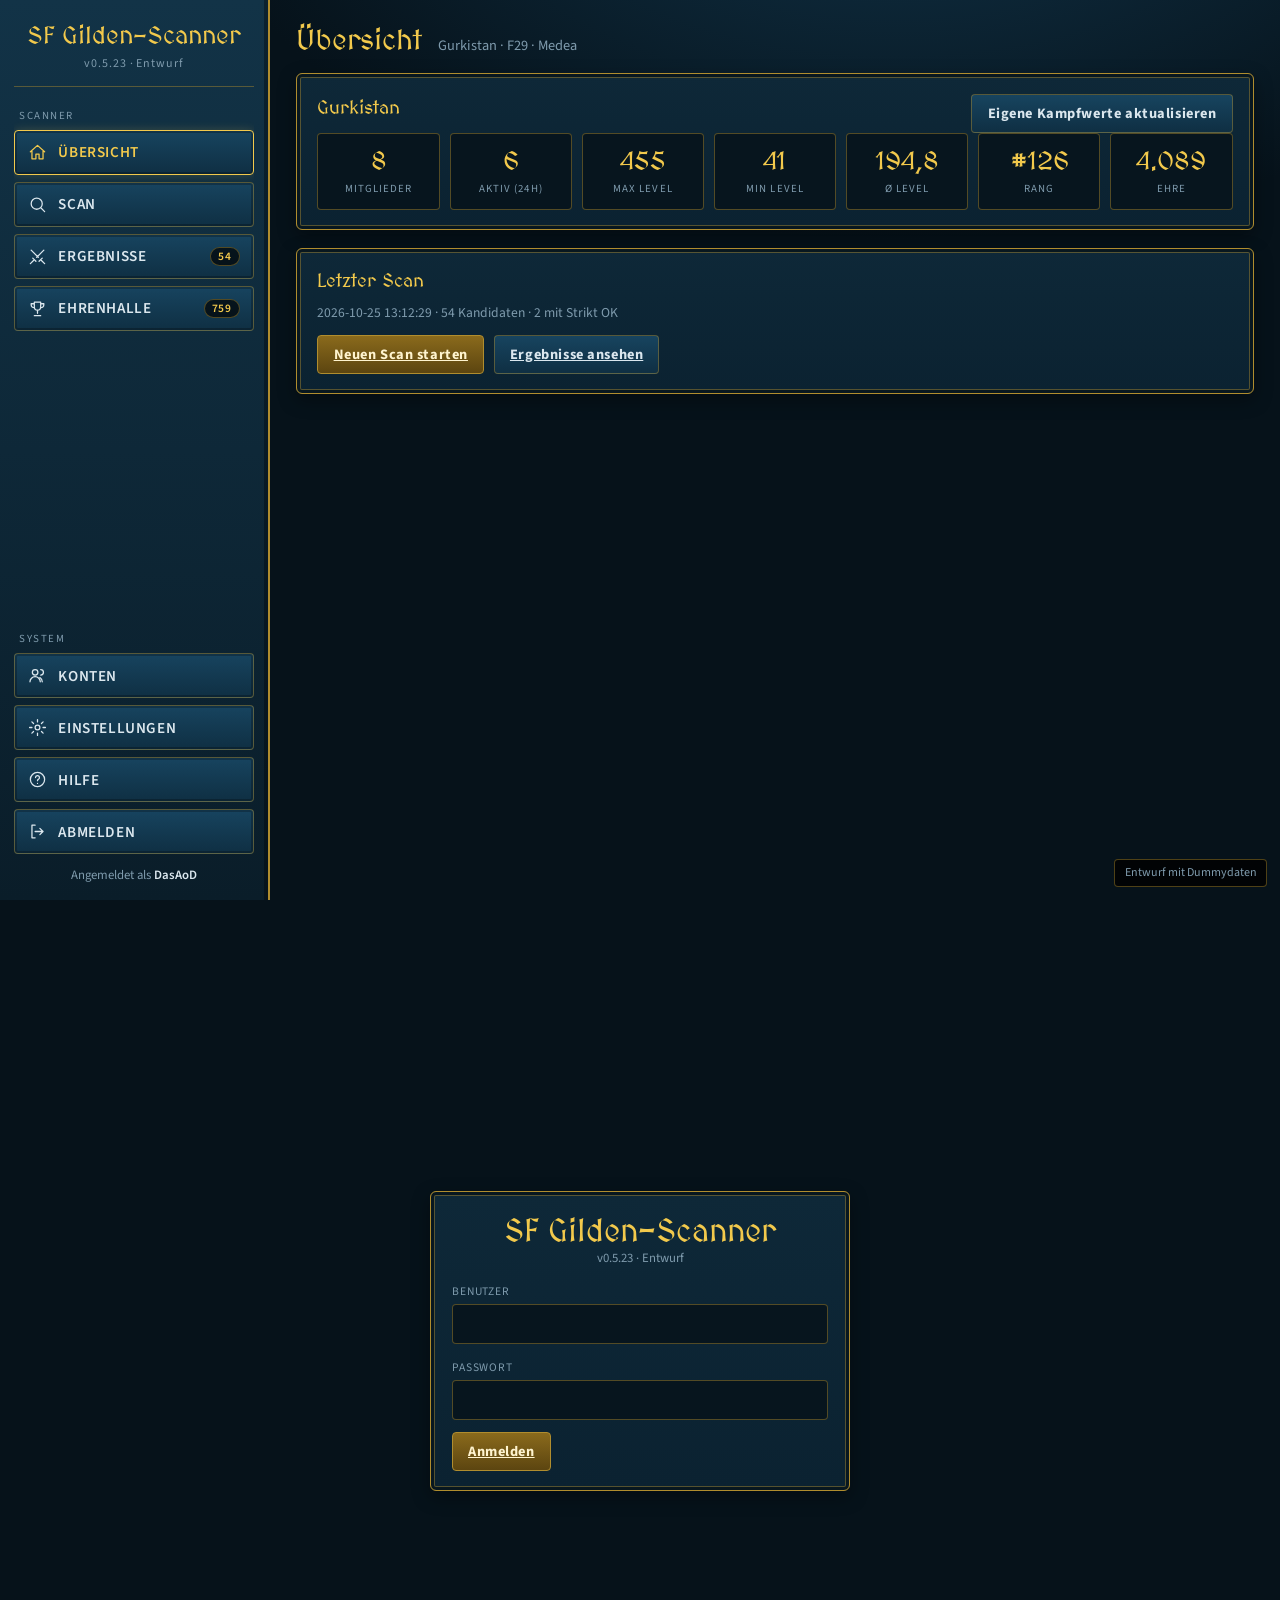
==== design/index.html @ 76a0b40b "design/: add static layout draft for the WebUI rework (stage A) - Sidebar layout with version on top" ====
<!DOCTYPE html>
<html lang="de">
<head>
<meta charset="UTF-8">
<meta name="viewport" content="width=device-width, initial-scale=1">
<title>SF Gilden-Scanner (Entwurf)</title>
<link href="https://fonts.googleapis.com/css2?family=MedievalSharp&family=Source+Sans+3:wght@400;600;700&display=swap" rel="stylesheet">
<link rel="stylesheet" href="css/style.css">
</head>
<body>

<svg width="0" height="0" style="position:absolute" aria-hidden="true">
  <symbol id="i-home" viewBox="0 0 24 24"><path d="M3 11l9-8 9 8M5 10v10h5v-6h4v6h5V10"/></symbol>
  <symbol id="i-scan" viewBox="0 0 24 24"><circle cx="11" cy="11" r="7"/><path d="M16.5 16.5L21 21"/></symbol>
  <symbol id="i-list" viewBox="0 0 24 24"><path d="M8 6h13M8 12h13M8 18h13M3 6h.01M3 12h.01M3 18h.01"/></symbol>
  <symbol id="i-trophy" viewBox="0 0 24 24"><path d="M8 4h8v6a4 4 0 0 1-8 0V4zM8 6H4v1a4 4 0 0 0 4 4M16 6h4v1a4 4 0 0 1-4 4M12 14v4M8 21h8"/></symbol>
  <symbol id="i-users" viewBox="0 0 24 24"><circle cx="9" cy="8" r="3.5"/><path d="M2.5 20a6.5 6.5 0 0 1 13 0M16 4.5a3.5 3.5 0 0 1 0 7M18 20a6.5 6.5 0 0 0-3-5.4"/></symbol>
  <symbol id="i-gear" viewBox="0 0 24 24"><circle cx="12" cy="12" r="3"/><path d="M12 2v3M12 19v3M2 12h3M19 12h3M4.9 4.9l2.1 2.1M17 17l2.1 2.1M4.9 19.1L7 17M17 7l2.1-2.1"/></symbol>
  <symbol id="i-help" viewBox="0 0 24 24"><circle cx="12" cy="12" r="9"/><path d="M9.5 9.5a2.5 2.5 0 1 1 3.5 2.3c-.7.4-1 .9-1 1.7M12 17h.01"/></symbol>
  <symbol id="i-out" viewBox="0 0 24 24"><path d="M9 4H5v16h4M15 8l4 4-4 4M19 12H9"/></symbol>
  <symbol id="i-menu" viewBox="0 0 24 24"><path d="M4 6h16M4 12h16M4 18h16"/></symbol>
  <symbol id="i-swords" viewBox="0 0 24 24"><path d="M4 4l9 9M20 4l-9 9M3 21l4-4M21 21l-4-4M6 14l4 4M18 14l-4 4"/></symbol>
</svg>

<div class="topbar">
  <button id="menu" aria-label="Menü"><svg class="icon"><use href="#i-menu"/></svg></button>
  <b data-i18n="app.title"></b>
</div>

<div class="app" id="shell">
  <aside class="side" id="side">
    <div class="brand">
      <h1 data-i18n="app.title"></h1>
      <span class="ver">v0.5.23 · Entwurf</span>
    </div>

    <nav class="nav grow">
      <div class="nav-label" data-i18n="nav.group.main"></div>
      <a class="nbtn" data-page="overview" href="#overview"><svg class="icon"><use href="#i-home"/></svg><span data-i18n="nav.overview"></span></a>
      <a class="nbtn" data-page="scan" href="#scan"><svg class="icon"><use href="#i-scan"/></svg><span data-i18n="nav.scan"></span></a>
      <a class="nbtn" data-page="results" href="#results"><svg class="icon"><use href="#i-swords"/></svg><span data-i18n="nav.results"></span><span class="badge">54</span></a>
      <a class="nbtn" data-page="hof" href="#hof"><svg class="icon"><use href="#i-trophy"/></svg><span data-i18n="nav.hof"></span><span class="badge">759</span></a>
    </nav>

    <nav class="nav">
      <div class="nav-label" data-i18n="nav.group.system"></div>
      <a class="nbtn" data-page="accounts" href="#accounts"><svg class="icon"><use href="#i-users"/></svg><span data-i18n="nav.accounts"></span></a>
      <a class="nbtn" data-page="settings" href="#settings"><svg class="icon"><use href="#i-gear"/></svg><span data-i18n="nav.settings"></span></a>
      <a class="nbtn" data-page="help" href="#help"><svg class="icon"><use href="#i-help"/></svg><span data-i18n="nav.help"></span></a>
      <a class="nbtn danger" href="#login"><svg class="icon"><use href="#i-out"/></svg><span data-i18n="nav.logout"></span></a>
      <div class="who">Angemeldet als <b>DasAoD</b></div>
    </nav>
  </aside>

  <main class="main">

    <section class="page" id="p-overview">
      <div class="page-head"><h2 data-i18n="page.overview"></h2><span class="sub">Gurkistan · F29 · Medea</span></div>
      <div class="card">
        <div class="row" style="justify-content:space-between">
          <h3>Gurkistan</h3>
          <button class="btn sec" type="button">Eigene Kampfwerte aktualisieren</button>
        </div>
        <div class="stats">
          <div class="stat"><b>8</b><span>Mitglieder</span></div>
          <div class="stat"><b>6</b><span>Aktiv (24h)</span></div>
          <div class="stat"><b>455</b><span>Max Level</span></div>
          <div class="stat"><b>41</b><span>Min Level</span></div>
          <div class="stat"><b>194,8</b><span>Ø Level</span></div>
          <div class="stat"><b>#126</b><span>Rang</span></div>
          <div class="stat"><b>4.089</b><span>Ehre</span></div>
        </div>
      </div>
      <div class="card">
        <h3>Letzter Scan</h3>
        <p class="hint">2026-10-25 13:12:29 · 54 Kandidaten · 2 mit Strikt OK</p>
        <div class="row" style="margin-top:0.8rem">
          <a class="btn" href="#scan">Neuen Scan starten</a>
          <a class="btn sec" href="#results">Ergebnisse ansehen</a>
        </div>
      </div>
    </section>

    <section class="page" id="p-scan">
      <div class="page-head"><h2 data-i18n="page.scan"></h2><span class="sub">Scannt um eure Platzierung herum (oben: 20 Ränge, unten: Down-Limit)</span></div>
      <div class="card">
        <div class="form">
          <div class="field"><label for="dl">Down-Limit (unter euch)</label><input id="dl" type="number" value="20"></div>
          <div class="field"><label for="mx">Max Extra-Seiten (oben)</label><input id="mx" type="number" value="10"></div>
        </div>
        <div class="form">
          <label class="check"><input type="checkbox" checked><span>Honor-Up-Scan<small>Nach oben über die Ehre-Regel erweitern</small></span></label>
          <label class="check"><input type="checkbox" checked><span>Strikt-Modus<small>Level-für-Level-Vergleich</small></span></label>
          <label class="check"><input type="checkbox" checked><span>Top-N Strikt<small>Gegen eure besten N aktiven Mitglieder</small></span></label>
          <label class="check"><input type="checkbox"><span>Komplette Ehrenhalle bis Rang 1<small>Ohne Ehre-Filter, nur günstige Seitenabrufe</small></span></label>
        </div>
        <div class="row">
          <button class="btn" type="button"><svg class="icon"><use href="#i-scan"/></svg>Scan starten</button>
          <button class="btn red" type="button" disabled>Abbrechen</button>
          <span class="hint">Vorhandene Scan-Daten vom 2026-10-25 13:12:24</span>
          <button class="btn sec" type="button">Laden</button>
        </div>
        <div class="progress"><i></i><span>Fertig!</span></div>
      </div>
    </section>

    <section class="page" id="p-results">
      <div class="page-head"><h2 data-i18n="page.results"></h2><span class="sub">54 / 54 Kandidaten · Scan 2026-10-25 13:12:29</span></div>
      <div class="card">
        <div class="form">
          <div class="field"><label>Max Mitglieder</label><input type="number" placeholder="alle"></div>
          <div class="field"><label>Max höchstes Level</label><input type="number" placeholder="alle"></div>
          <label class="check"><input type="checkbox"><span>Angegriffene ausblenden</span></label>
          <label class="check"><input type="checkbox"><span>Nur Strikt OK</span></label>
        </div>
        <div class="row">
          <button class="btn" type="button">Filtern</button>
          <button class="btn sec" type="button">JSON Export</button>
          <button class="btn sec" type="button">TXT Export</button>
        </div>
      </div>
      <div class="card">
        <div class="simbar">
          <span class="grow">0 von 54 Gilden ausgewählt</span>
          <label class="hint" for="pz">Pilze</label>
          <select id="pz" style="width:auto"><option>0</option><option>1</option><option>2</option><option>3</option></select>
          <button class="btn sec" type="button">Simulieren</button>
        </div>
        <div class="tablewrap">
          <table>
            <thead><tr><th><input type="checkbox" class="selall"></th><th>Gilde</th><th class="num">Mitgl.</th><th class="num">Max Lvl</th><th class="num">Min Lvl</th><th class="num">Ø Level</th><th class="num">Rang</th><th class="num">Ehre</th><th class="num">Sim</th><th>Status</th></tr></thead>
            <tbody>
              <tr><td><input type="checkbox"></td><td class="name">HAUS am SEE</td><td class="num hi">47</td><td class="num hi">481</td><td class="num">130</td><td class="num hi">344,7</td><td class="num">#92</td><td class="num">7.029</td><td class="num">–</td><td><span class="tag bad">Angegriffen</span><span class="tag bad">Strikt</span></td></tr>
              <tr><td><input type="checkbox"></td><td class="name">Trinity Rising</td><td class="num hi">14</td><td class="num hi">519</td><td class="num">393</td><td class="num hi">474,5</td><td class="num">#98</td><td class="num">6.358</td><td class="num">–</td><td><span class="tag ok">Frei</span><span class="tag bad">Strikt</span></td></tr>
              <tr><td><input type="checkbox"></td><td class="name">GROTA - HERA</td><td class="num hi">49</td><td class="num hi">498</td><td class="num">127</td><td class="num hi">294,1</td><td class="num">#101</td><td class="num">6.096</td><td class="num">–</td><td><span class="tag ok">Frei</span><span class="tag bad">Strikt</span></td></tr>
              <tr><td><input type="checkbox"></td><td class="name">POLANDOS</td><td class="num lo">3</td><td class="num lo">398</td><td class="num">266</td><td class="num hi">319,7</td><td class="num">#102</td><td class="num">6.027</td><td class="num lo">99,8 % · 1</td><td><span class="tag bad">Angegriffen</span><span class="tag ok">Strikt</span></td></tr>
              <tr><td><input type="checkbox"></td><td class="name">Guns and Roses</td><td class="num hi">19</td><td class="num hi">485</td><td class="num">41</td><td class="num lo">93,2</td><td class="num">#104</td><td class="num">5.684</td><td class="num">–</td><td><span class="tag bad">Angegriffen</span><span class="tag bad">Strikt</span></td></tr>
              <tr><td><input type="checkbox"></td><td class="name">les faucheurs</td><td class="num lo">4</td><td class="num lo">437</td><td class="num">74</td><td class="num hi">231,3</td><td class="num">#142</td><td class="num">3.627</td><td class="num lo">91,8 % · 3</td><td><span class="tag bad">Angegriffen</span><span class="tag ok">Strikt</span></td></tr>
            </tbody>
          </table>
        </div>
      </div>
    </section>

    <section class="page" id="p-hof">
      <div class="page-head"><h2 data-i18n="page.hof"></h2><span class="sub">Alle beim Scan gesehenen Gilden, auch noch nicht angreifbare</span></div>
      <div class="card">
        <div class="simbar">
          <label class="check"><input type="checkbox"><span>Nur (noch) nicht angreifbare</span></label>
          <span class="grow"></span>
          <label class="hint" for="pz2">Pilze</label>
          <select id="pz2" style="width:auto"><option>0</option><option>1</option><option>2</option><option>3</option></select>
          <button class="btn sec" type="button">Simulieren</button>
        </div>
        <div class="tablewrap">
          <table>
            <thead><tr><th><input type="checkbox" class="selall"></th><th class="num">Rang</th><th>Gilde</th><th class="num">Mitgl.</th><th class="num">Ehre</th><th>Angreifbar</th><th class="num">Sim</th></tr></thead>
            <tbody>
              <tr><td><input type="checkbox"></td><td class="num">#100</td><td class="name">Ciamar</td><td class="num">25</td><td class="num">6.131</td><td><span class="tag ok">Ja</span></td><td class="num">–</td></tr>
              <tr><td><input type="checkbox"></td><td class="num">#101</td><td class="name">GROTA - HERA</td><td class="num">49</td><td class="num">6.096</td><td><span class="tag ok">Ja</span></td><td class="num">–</td></tr>
              <tr><td><input type="checkbox"></td><td class="num">#102</td><td class="name">POLANDOS</td><td class="num">3</td><td class="num">6.027</td><td><span class="tag ok">Ja</span></td><td class="num lo">99,8 % · 1</td></tr>
              <tr><td><input type="checkbox"></td><td class="num">#103</td><td class="name">Nite Owls</td><td class="num">38</td><td class="num">5.874</td><td><span class="tag ok">Ja</span></td><td class="num">–</td></tr>
              <tr><td><input type="checkbox"></td><td class="num">#40</td><td class="name">Beispielgilde</td><td class="num">50</td><td class="num">11.200</td><td><span class="tag muted">Nein</span></td><td class="num">–</td></tr>
            </tbody>
          </table>
        </div>
      </div>
    </section>

    <section class="page" id="p-accounts">
      <div class="page-head"><h2 data-i18n="page.accounts"></h2><span class="sub">Hinterlegte S&amp;F-Konten, nur aktivierte Charaktere rufen Daten ab (Entwurf)</span></div>
      <div class="card acc">
        <div class="acc-head"><h4>DasAoD</h4><span class="tag ok">Zugang gespeichert</span><span class="grow"></span>
          <button class="btn sec" type="button">Zugangsdaten ändern</button><button class="btn red" type="button">Entfernen</button></div>
        <div class="chars">
          <label class="char on"><span><b>Medea</b><small>F29 · Gurkistan</small></span><span class="check"><input type="checkbox" checked></span></label>
          <label class="char"><span><b>Eglenn</b><small>F29 · keine Gilde</small></span><span class="check"><input type="checkbox"></span></label>
          <label class="char"><span><b>Gweneth</b><small>F29 · keine Gilde</small></span><span class="check"><input type="checkbox"></span></label>
        </div>
      </div>
      <button class="btn" type="button">Konto hinzufügen</button>
    </section>

    <section class="page" id="p-settings">
      <div class="page-head"><h2 data-i18n="page.settings"></h2><span class="sub">Vorgaben für neue Scans und die Oberfläche (Entwurf)</span></div>
      <div class="card">
        <h3>Scan-Vorgaben</h3>
        <div class="form">
          <div class="field"><label>Down-Limit</label><input type="number" value="20"></div>
          <div class="field"><label>Max Extra-Seiten</label><input type="number" value="10"></div>
        </div>
      </div>
      <div class="card">
        <h3>Oberfläche</h3>
        <div class="form">
          <div class="field"><label>Sprache</label><select><option>Deutsch</option><option disabled>English (später)</option></select></div>
        </div>
      </div>
      <div class="card">
        <h3>Passwort ändern</h3>
        <div class="form">
          <div class="field"><label>Neues Passwort</label><input type="password"></div>
        </div>
        <button class="btn sec" type="button">Speichern</button>
      </div>
    </section>

    <section class="page" id="p-help">
      <div class="page-head"><h2 data-i18n="page.help"></h2><span class="sub">Was welche Option bewirkt</span></div>
      <div class="card">
        <details open><summary>Down-Limit (unter euch)</summary><p>Wie viele Ränge unterhalb eurer Gilde gescannt werden. Gilden unter euch sind immer angreifbar.</p></details>
        <details><summary>Max Extra-Seiten (oben)</summary><p>Obergrenze für zusätzliche Ehrenhalle-Seiten oberhalb des festen 20-Ränge-Fensters beim Honor-Up-Scan. Wird bei „Komplette Ehrenhalle“ ignoriert.</p></details>
        <details><summary>Honor-Up-Scan</summary><p>Erweitert den Scan nach oben: Gilden über euch sind angreifbar, wenn sie höchstens 20 Ränge oder höchstens 3000 Ehre über euch liegen.</p></details>
        <details><summary>Strikt-Modus</summary><p>Vergleicht Level für Level mit euren aktiven Mitgliedern (weniger als 24 Stunden offline).</p></details>
        <details><summary>Top-N Strikt</summary><p>Vergleicht die Gegner mit euren besten N aktiven Mitgliedern, wobei N die Mitgliederzahl der Gegnergilde ist.</p></details>
        <details><summary>Komplette Ehrenhalle bis Rang 1</summary><p>Scannt die gesamte Ehrenhalle bis Rang 1 ohne Ehre-Filter. Es werden nur Ehrenhalle-Seiten abgerufen, deshalb ist das auch bei hohem eigenen Rang vertretbar. Überschreibt den Honor-Up-Scan.</p></details>
        <details><summary>Pilze und Simulation</summary><p>Anzahl der geladenen Riesenpilze im Pilzkatapult (0 bis 3). Jeder Pilz trifft ein zufälliges Gegnermitglied und zieht ihm die Hälfte seines Lebens ab; zwei Treffer auf dasselbe Ziel lassen nichts übrig. Die Quote ist der Anteil gewonnener Kämpfe bei 2500 Durchläufen.</p></details>
      </div>
    </section>

  </main>
</div>

<div class="login-wrap" id="login" hidden>
  <div class="card login">
    <h1 data-i18n="app.title"></h1>
    <div class="ver">v0.5.23 · Entwurf</div>
    <div class="form" style="grid-template-columns:1fr">
      <div class="field"><label for="lu" data-i18n="login.user"></label><input id="lu" type="text" autocomplete="username"></div>
      <div class="field"><label for="lp" data-i18n="login.pass"></label><input id="lp" type="password" autocomplete="current-password"></div>
    </div>
    <a class="btn" href="#overview" data-i18n="login.submit"></a>
  </div>
</div>

<div class="draft">Entwurf mit Dummydaten</div>
<script src="js/i18n.js"></script>
<script src="js/app.js"></script>
</body>
</html>
---- design/css/style.css ----
:root {
  --bg: #06121a;
  --bg2: #0a1d29;
  --panel: #0e2838;
  --panel2: #123347;
  --line: #b08d2e;
  --line-soft: rgba(176, 141, 46, 0.45);
  --gold: #f2c94c;
  --txt: #dbe7ee;
  --muted: #7f9bad;
  --ok: #4cc38a;
  --bad: #e5645c;
  --accent: #2f8fbf;
  --ff: 'MedievalSharp', Georgia, serif;
  --fb: 'Source Sans 3', system-ui, sans-serif;
  --side: 270px;
}

* { box-sizing: border-box; margin: 0; padding: 0; }

body {
  font-family: var(--fb);
  background: radial-gradient(1200px 700px at 70% -10%, #11344a 0%, var(--bg) 60%);
  color: var(--txt);
  min-height: 100vh;
}

.icon { width: 1.25em; height: 1.25em; fill: none; stroke: currentColor; stroke-width: 1.6; stroke-linecap: round; stroke-linejoin: round; flex: none; }

.app { display: grid; grid-template-columns: var(--side) 1fr; min-height: 100vh; }

.side {
  position: sticky; top: 0; height: 100vh;
  display: flex; flex-direction: column; gap: 1rem;
  padding: 1rem 0.9rem;
  background: linear-gradient(180deg, var(--panel2), var(--bg2));
  border-right: 2px solid var(--line);
  box-shadow: inset -4px 0 0 rgba(0, 0, 0, 0.35);
}
.brand { text-align: center; padding: 0.4rem 0.2rem 0.8rem; border-bottom: 1px solid var(--line-soft); }
.brand h1 { font-family: var(--ff); font-weight: 400; font-size: 1.55rem; color: var(--gold); line-height: 1.1; }
.brand .ver { display: inline-block; margin-top: 0.35rem; font-size: 0.75rem; color: var(--muted); letter-spacing: 0.08em; }
.nav { display: flex; flex-direction: column; gap: 0.45rem; }
.nav.grow { flex: 1; overflow-y: auto; }
.nav-label { font-size: 0.68rem; letter-spacing: 0.14em; text-transform: uppercase; color: var(--muted); margin: 0.3rem 0.3rem 0; }

.nbtn {
  display: flex; align-items: center; gap: 0.7rem;
  width: 100%; padding: 0.65rem 0.8rem;
  background: linear-gradient(180deg, #17445f, #0f2f43);
  border: 1px solid var(--line-soft); border-radius: 4px;
  box-shadow: inset 0 0 0 2px rgba(0, 0, 0, 0.25);
  color: var(--txt); font: 600 0.95rem var(--fb); letter-spacing: 0.04em; text-transform: uppercase;
  text-decoration: none; cursor: pointer;
}
.nbtn:hover { border-color: var(--gold); color: #fff; }
.nbtn.active { border-color: var(--gold); color: var(--gold); box-shadow: inset 0 0 0 2px rgba(0, 0, 0, 0.25), 0 0 10px rgba(242, 201, 76, 0.2); }
.nbtn .badge { margin-left: auto; font-size: 0.72rem; background: #000a; border: 1px solid var(--line-soft); border-radius: 10px; padding: 0 0.45rem; color: var(--gold); }
.nbtn.danger:hover { border-color: var(--bad); color: var(--bad); }

.who { font-size: 0.8rem; color: var(--muted); text-align: center; padding-top: 0.3rem; }
.who b { color: var(--txt); font-weight: 600; }

.main { padding: 1.4rem 1.6rem 3rem; max-width: 1180px; width: 100%; }
.page { display: none; }
.page.show { display: block; }
.page-head { display: flex; align-items: baseline; gap: 1rem; margin-bottom: 1rem; flex-wrap: wrap; }
.page-head h2 { font-family: var(--ff); font-weight: 400; font-size: 1.8rem; color: var(--gold); }
.page-head .sub { color: var(--muted); font-size: 0.9rem; }

.card {
  background: linear-gradient(180deg, var(--panel), #0b2231);
  border: 1px solid var(--line); border-radius: 6px;
  box-shadow: inset 0 0 0 3px #08171f, inset 0 0 0 4px var(--line-soft), 0 6px 18px rgba(0, 0, 0, 0.35);
  padding: 1.2rem 1.3rem; margin-bottom: 1.1rem;
}
.card h3 { font-family: var(--ff); font-weight: 400; color: var(--gold); font-size: 1.2rem; margin-bottom: 0.7rem; }
.hint { color: var(--muted); font-size: 0.85rem; }

.stats { display: grid; grid-template-columns: repeat(auto-fit, minmax(120px, 1fr)); gap: 0.6rem; }
.stat { background: #07151e; border: 1px solid var(--line-soft); border-radius: 4px; text-align: center; padding: 0.7rem 0.4rem; }
.stat b { display: block; font-family: var(--ff); font-weight: 400; font-size: 1.6rem; color: var(--gold); }
.stat span { font-size: 0.68rem; letter-spacing: 0.1em; text-transform: uppercase; color: var(--muted); }

.form { display: grid; grid-template-columns: repeat(auto-fit, minmax(210px, 1fr)); gap: 0.9rem 1.2rem; margin: 0.8rem 0; }
.field label { display: block; font-size: 0.72rem; letter-spacing: 0.08em; text-transform: uppercase; color: var(--muted); margin-bottom: 0.25rem; }
input[type=text], input[type=password], input[type=number], select {
  width: 100%; background: #07151e; color: var(--txt);
  border: 1px solid var(--line-soft); border-radius: 4px; padding: 0.5rem 0.65rem; font: 0.95rem var(--fb);
}
input:focus, select:focus { outline: none; border-color: var(--gold); }
.check { display: flex; align-items: center; gap: 0.5rem; font-size: 0.9rem; cursor: pointer; }
.check input { accent-color: var(--gold); width: 1rem; height: 1rem; }
.check small { color: var(--muted); display: block; }

.btn {
  display: inline-flex; align-items: center; gap: 0.45rem;
  padding: 0.5rem 0.95rem; border-radius: 4px; cursor: pointer;
  border: 1px solid var(--line); background: linear-gradient(180deg, #8a6a1c, #5c4510);
  color: #fff4cf; font: 700 0.9rem var(--fb); letter-spacing: 0.04em;
}
.btn:hover { background: linear-gradient(180deg, #a98324, #6e5314); }
.btn.sec { background: linear-gradient(180deg, #17445f, #0f2f43); border-color: var(--line-soft); color: var(--txt); }
.btn.sec:hover { border-color: var(--gold); }
.btn.red { background: linear-gradient(180deg, #7d2f2b, #561e1c); border-color: #a04a44; }
.btn:disabled { opacity: 0.45; cursor: default; }
.row { display: flex; gap: 0.6rem; flex-wrap: wrap; align-items: center; }

.progress { height: 1.3rem; border: 1px solid var(--line); border-radius: 3px; background: #07151e; overflow: hidden; margin-top: 0.8rem; }
.progress i { display: block; height: 100%; width: 100%; background: linear-gradient(180deg, #d5ab35, #8d6c18); }
.progress span { position: relative; top: -1.3rem; display: block; text-align: center; font-size: 0.78rem; font-weight: 700; color: #1a1304; line-height: 1.3rem; }

.tablewrap { overflow-x: auto; }
table { width: 100%; border-collapse: collapse; font-size: 0.93rem; }
th { text-align: left; font-size: 0.72rem; letter-spacing: 0.08em; text-transform: uppercase; color: var(--gold); padding: 0.55rem 0.6rem; border-bottom: 1px solid var(--line); white-space: nowrap; }
td { padding: 0.55rem 0.6rem; border-bottom: 1px solid rgba(176, 141, 46, 0.15); white-space: nowrap; }
tr:hover td { background: rgba(47, 143, 191, 0.08); }
.name { font-weight: 700; }
.num { text-align: right; }
.lo { color: var(--ok); }
.hi { color: var(--bad); }
.tag { display: inline-block; font-size: 0.72rem; font-weight: 700; padding: 0.1rem 0.45rem; border-radius: 3px; border: 1px solid; margin-right: 0.25rem; }
.tag.ok { color: var(--ok); border-color: #2b7a58; background: rgba(76, 195, 138, 0.1); }
.tag.bad { color: var(--bad); border-color: #8a3a35; background: rgba(229, 100, 92, 0.1); }
.tag.muted { color: var(--muted); border-color: var(--line-soft); }

.simbar { display: flex; flex-wrap: wrap; gap: 0.6rem; align-items: center; margin: 0.7rem 0; }
.simbar .grow { flex: 1; color: var(--muted); font-size: 0.85rem; }

.acc { display: grid; gap: 0.7rem; }
.acc-head { display: flex; align-items: center; gap: 0.7rem; flex-wrap: wrap; }
.acc-head h4 { font-size: 1.05rem; }
.chars { display: grid; grid-template-columns: repeat(auto-fill, minmax(190px, 1fr)); gap: 0.55rem; margin-top: 0.6rem; }
.char { display: flex; align-items: center; gap: 0.6rem; background: #07151e; border: 1px solid var(--line-soft); border-radius: 4px; padding: 0.5rem 0.6rem; }
.char.on { border-color: var(--gold); }
.char small { color: var(--muted); display: block; }
.char .check { margin-left: auto; }

details { border: 1px solid var(--line-soft); border-radius: 4px; margin-bottom: 0.5rem; background: #08171f; }
summary { cursor: pointer; padding: 0.65rem 0.9rem; font-weight: 700; color: var(--gold); }
details p { padding: 0 0.9rem 0.8rem; color: var(--txt); line-height: 1.5; }
details p + p { padding-top: 0; }

.login-wrap { min-height: 100vh; display: grid; place-items: center; padding: 1rem; }
.login { width: min(420px, 100%); }
.login h1 { font-family: var(--ff); font-weight: 400; color: var(--gold); text-align: center; font-size: 2rem; }
.login .ver { text-align: center; color: var(--muted); font-size: 0.8rem; margin-bottom: 1rem; }

.draft {
  position: fixed; right: 0.8rem; bottom: 0.8rem; z-index: 50;
  background: #000c; border: 1px solid var(--line-soft); color: var(--muted);
  font-size: 0.75rem; padding: 0.3rem 0.6rem; border-radius: 4px;
}

.topbar { display: none; }

@media (max-width: 860px) {
  .app { grid-template-columns: 1fr; }
  .topbar {
    display: flex; align-items: center; gap: 0.8rem; position: sticky; top: 0; z-index: 20;
    padding: 0.6rem 0.9rem; background: var(--bg2); border-bottom: 2px solid var(--line);
  }
  .topbar b { font-family: var(--ff); font-weight: 400; color: var(--gold); font-size: 1.2rem; }
  .topbar button { background: none; border: 1px solid var(--line-soft); color: var(--gold); border-radius: 4px; padding: 0.3rem 0.5rem; cursor: pointer; }
  .side { position: fixed; z-index: 30; left: 0; top: 0; width: min(290px, 85vw); transform: translateX(-102%); transition: transform 0.18s; }
  .side.open { transform: none; }
  .main { padding: 1rem 0.9rem 3rem; }
  .page-head h2 { font-size: 1.5rem; }
}
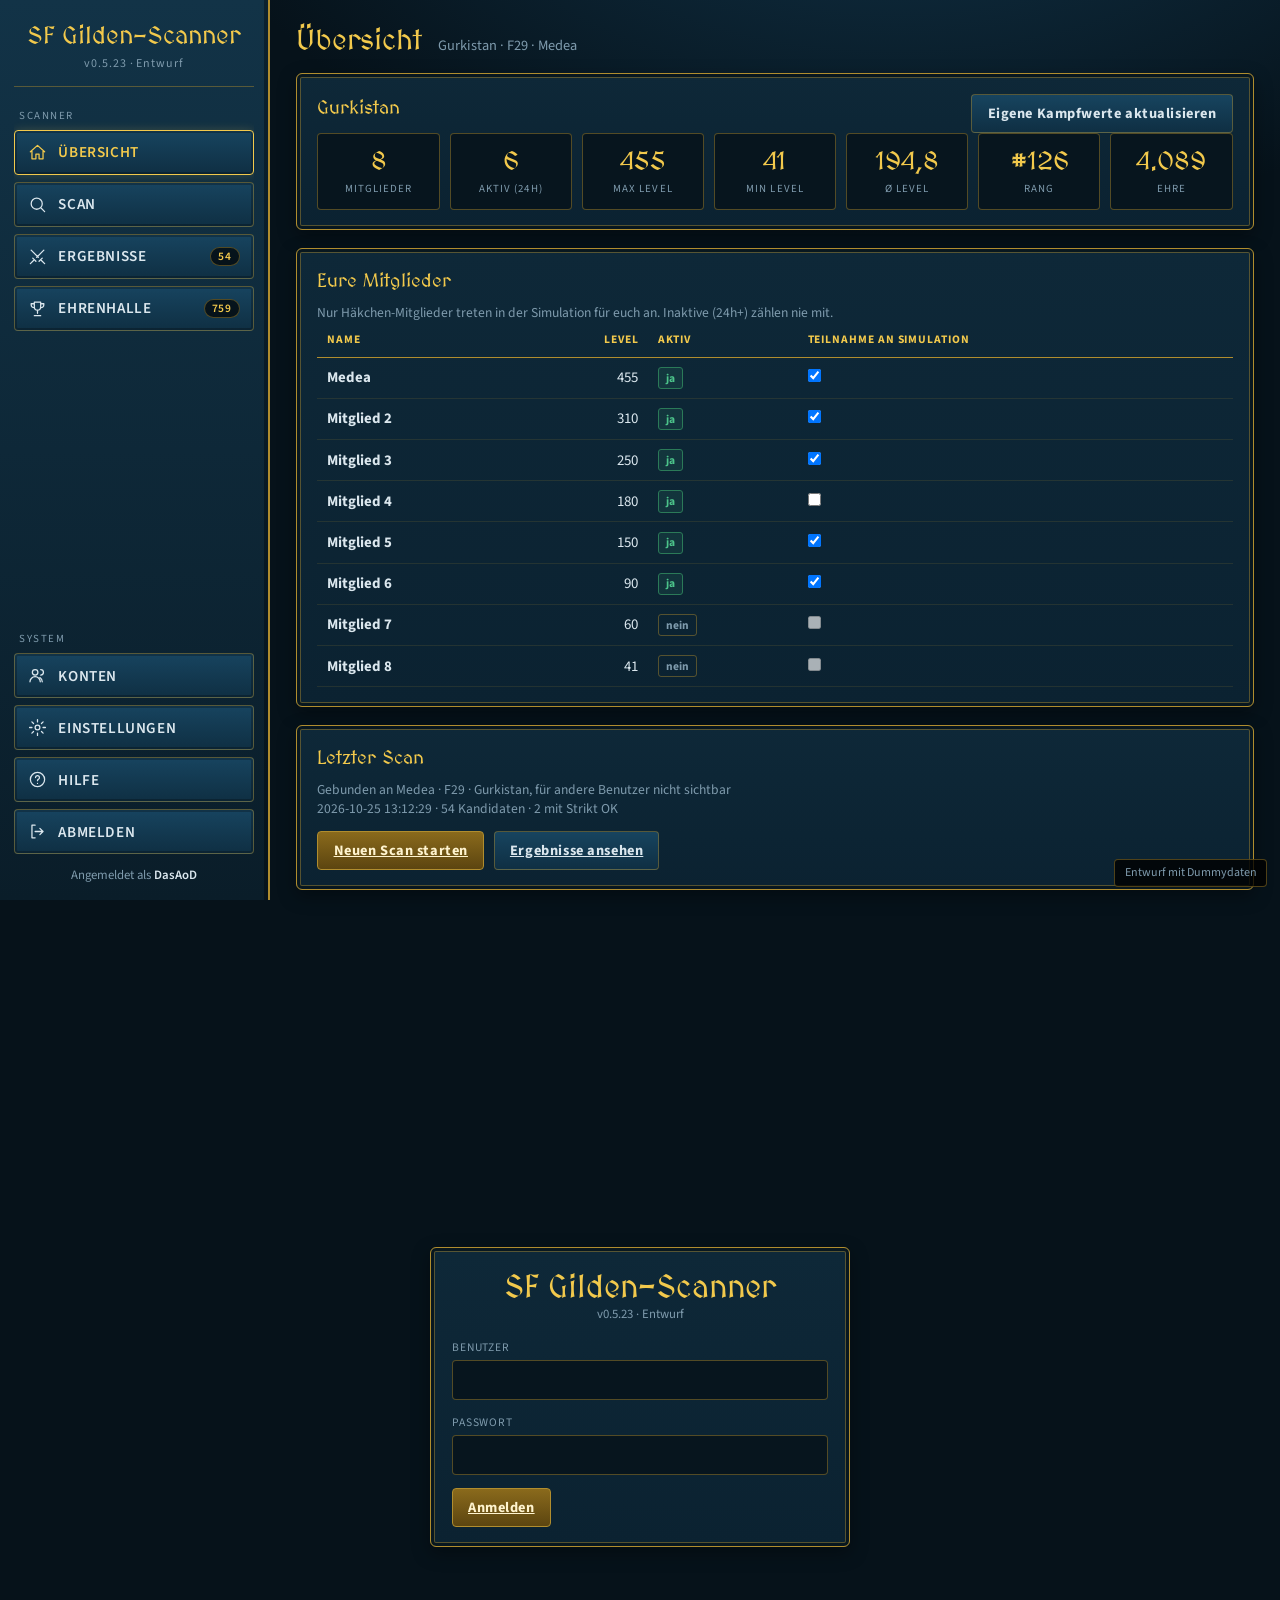
==== commit 5f196026: "design/index.html: add own-member participation list and scan ownership note - Overview card to excl" ====
--- a/design/index.html
+++ b/design/index.html
@@ -72,7 +72,27 @@
         </div>
       </div>
       <div class="card">
+        <h3>Eure Mitglieder</h3>
+        <p class="hint">Nur Häkchen-Mitglieder treten in der Simulation für euch an. Inaktive (24h+) zählen nie mit.</p>
+        <div class="tablewrap">
+          <table>
+            <thead><tr><th>Name</th><th class="num">Level</th><th>Aktiv</th><th>Teilnahme an Simulation</th></tr></thead>
+            <tbody>
+              <tr><td class="name">Medea</td><td class="num">455</td><td><span class="tag ok">ja</span></td><td><input type="checkbox" checked></td></tr>
+              <tr><td class="name">Mitglied 2</td><td class="num">310</td><td><span class="tag ok">ja</span></td><td><input type="checkbox" checked></td></tr>
+              <tr><td class="name">Mitglied 3</td><td class="num">250</td><td><span class="tag ok">ja</span></td><td><input type="checkbox" checked></td></tr>
+              <tr><td class="name">Mitglied 4</td><td class="num">180</td><td><span class="tag ok">ja</span></td><td><input type="checkbox"></td></tr>
+              <tr><td class="name">Mitglied 5</td><td class="num">150</td><td><span class="tag ok">ja</span></td><td><input type="checkbox" checked></td></tr>
+              <tr><td class="name">Mitglied 6</td><td class="num">90</td><td><span class="tag ok">ja</span></td><td><input type="checkbox" checked></td></tr>
+              <tr><td class="name">Mitglied 7</td><td class="num">60</td><td><span class="tag muted">nein</span></td><td><input type="checkbox" disabled></td></tr>
+              <tr><td class="name">Mitglied 8</td><td class="num">41</td><td><span class="tag muted">nein</span></td><td><input type="checkbox" disabled></td></tr>
+            </tbody>
+          </table>
+        </div>
+      </div>
+      <div class="card">
         <h3>Letzter Scan</h3>
+        <p class="hint">Gebunden an Medea · F29 · Gurkistan, für andere Benutzer nicht sichtbar</p>
         <p class="hint">2026-10-25 13:12:29 · 54 Kandidaten · 2 mit Strikt OK</p>
         <div class="row" style="margin-top:0.8rem">
           <a class="btn" href="#scan">Neuen Scan starten</a>
@@ -121,7 +141,7 @@
       </div>
       <div class="card">
         <div class="simbar">
-          <span class="grow">0 von 54 Gilden ausgewählt</span>
+          <span class="grow">0 von 54 Gilden ausgewählt · Teilnehmer: 5 von 6 aktiven (<a href="#overview" style="color:var(--gold)">ändern</a>)</span>
           <label class="hint" for="pz">Pilze</label>
           <select id="pz" style="width:auto"><option>0</option><option>1</option><option>2</option><option>3</option></select>
           <button class="btn sec" type="button">Simulieren</button>
@@ -147,7 +167,7 @@
       <div class="card">
         <div class="simbar">
           <label class="check"><input type="checkbox"><span>Nur (noch) nicht angreifbare</span></label>
-          <span class="grow"></span>
+          <span class="grow">Teilnehmer: 5 von 6 aktiven (<a href="#overview" style="color:var(--gold)">ändern</a>)</span>
           <label class="hint" for="pz2">Pilze</label>
           <select id="pz2" style="width:auto"><option>0</option><option>1</option><option>2</option><option>3</option></select>
           <button class="btn sec" type="button">Simulieren</button>
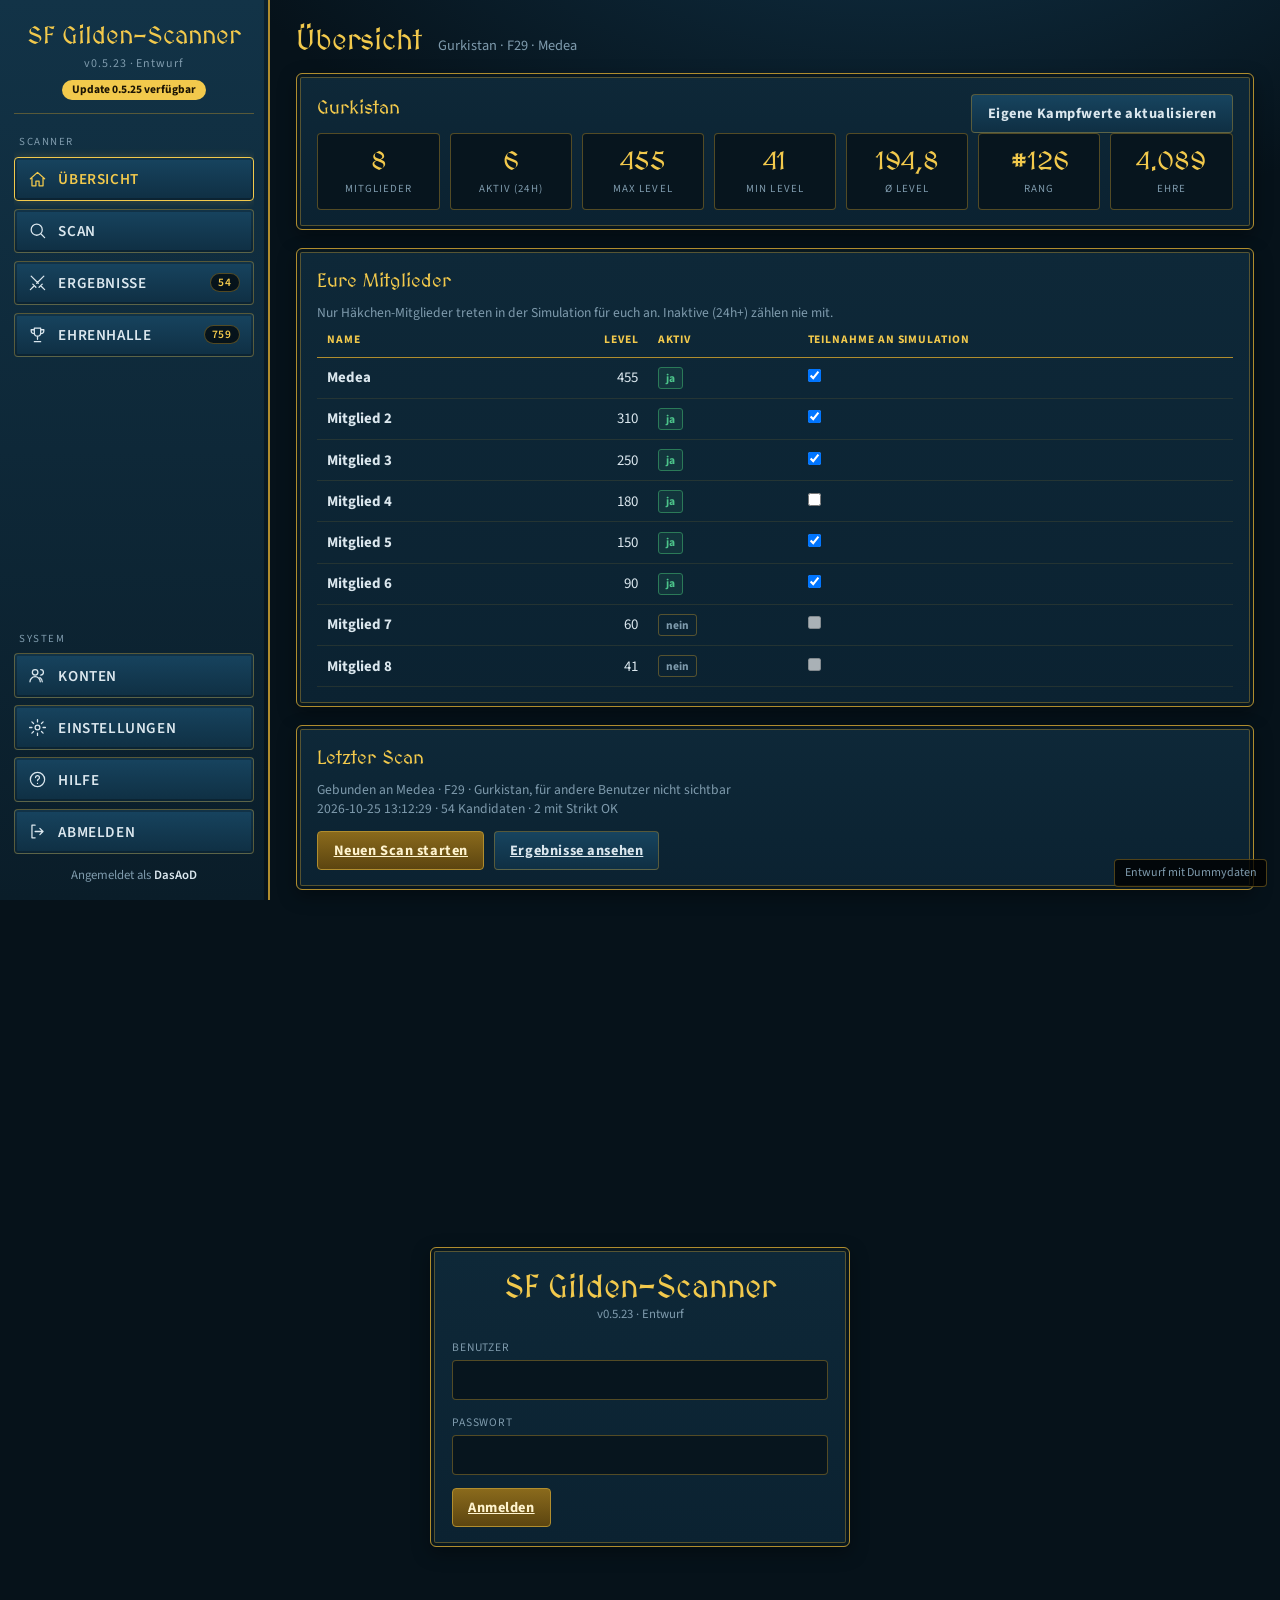
==== commit b92583e2: "design/: add update hint badge and update check setting - Badge next to the version, interval settin" ====
--- a/design/index.html
+++ b/design/index.html
@@ -32,6 +32,7 @@
     <div class="brand">
       <h1 data-i18n="app.title"></h1>
       <span class="ver">v0.5.23 · Entwurf</span>
+      <a class="upd" href="https://hub.docker.com/r/dasaod/sf-guildscanner/tags" target="_blank" rel="noopener" title="Neue Version verfügbar">Update 0.5.25 verfügbar</a>
     </div>
 
     <nav class="nav grow">
@@ -142,13 +143,14 @@
       <div class="card">
         <div class="simbar">
           <span class="grow">0 von 54 Gilden ausgewählt · Teilnehmer: 5 von 6 aktiven (<a href="#overview" style="color:var(--gold)">ändern</a>)</span>
+          <div class="colmenu" data-for="tbl-results"><button class="btn sec" type="button">Spalten</button><div class="menu" hidden></div></div>
           <label class="hint" for="pz">Pilze</label>
           <select id="pz" style="width:auto"><option>0</option><option>1</option><option>2</option><option>3</option></select>
           <button class="btn sec" type="button">Simulieren</button>
         </div>
         <div class="tablewrap">
-          <table>
-            <thead><tr><th><input type="checkbox" class="selall"></th><th>Gilde</th><th class="num">Mitgl.</th><th class="num">Max Lvl</th><th class="num">Min Lvl</th><th class="num">Ø Level</th><th class="num">Rang</th><th class="num">Ehre</th><th class="num">Sim</th><th>Status</th></tr></thead>
+          <table id="tbl-results">
+            <thead><tr><th data-col="sel" data-lock><input type="checkbox" class="selall"></th><th data-col="name" data-lock>Gilde</th><th class="num" data-col="members">Mitgl.</th><th class="num" data-col="maxlvl">Max Lvl</th><th class="num" data-col="minlvl">Min Lvl</th><th class="num" data-col="avg">Ø Level</th><th class="num" data-col="rank">Rang</th><th class="num" data-col="honor">Ehre</th><th class="num" data-col="sim">Sim</th><th data-col="status">Status</th></tr></thead>
             <tbody>
               <tr><td><input type="checkbox"></td><td class="name">HAUS am SEE</td><td class="num hi">47</td><td class="num hi">481</td><td class="num">130</td><td class="num hi">344,7</td><td class="num">#92</td><td class="num">7.029</td><td class="num">–</td><td><span class="tag bad">Angegriffen</span><span class="tag bad">Strikt</span></td></tr>
               <tr><td><input type="checkbox"></td><td class="name">Trinity Rising</td><td class="num hi">14</td><td class="num hi">519</td><td class="num">393</td><td class="num hi">474,5</td><td class="num">#98</td><td class="num">6.358</td><td class="num">–</td><td><span class="tag ok">Frei</span><span class="tag bad">Strikt</span></td></tr>
@@ -168,13 +170,14 @@
         <div class="simbar">
           <label class="check"><input type="checkbox"><span>Nur (noch) nicht angreifbare</span></label>
           <span class="grow">Teilnehmer: 5 von 6 aktiven (<a href="#overview" style="color:var(--gold)">ändern</a>)</span>
+          <div class="colmenu" data-for="tbl-hof"><button class="btn sec" type="button">Spalten</button><div class="menu" hidden></div></div>
           <label class="hint" for="pz2">Pilze</label>
           <select id="pz2" style="width:auto"><option>0</option><option>1</option><option>2</option><option>3</option></select>
           <button class="btn sec" type="button">Simulieren</button>
         </div>
         <div class="tablewrap">
-          <table>
-            <thead><tr><th><input type="checkbox" class="selall"></th><th class="num">Rang</th><th>Gilde</th><th class="num">Mitgl.</th><th class="num">Ehre</th><th>Angreifbar</th><th class="num">Sim</th></tr></thead>
+          <table id="tbl-hof">
+            <thead><tr><th data-col="sel" data-lock><input type="checkbox" class="selall"></th><th class="num" data-col="rank">Rang</th><th data-col="name" data-lock>Gilde</th><th class="num" data-col="members">Mitgl.</th><th class="num" data-col="honor">Ehre</th><th data-col="attackable">Angreifbar</th><th class="num" data-col="sim">Sim</th></tr></thead>
             <tbody>
               <tr><td><input type="checkbox"></td><td class="num">#100</td><td class="name">Ciamar</td><td class="num">25</td><td class="num">6.131</td><td><span class="tag ok">Ja</span></td><td class="num">–</td></tr>
               <tr><td><input type="checkbox"></td><td class="num">#101</td><td class="name">GROTA - HERA</td><td class="num">49</td><td class="num">6.096</td><td><span class="tag ok">Ja</span></td><td class="num">–</td></tr>
@@ -215,6 +218,14 @@
         <div class="form">
           <div class="field"><label>Sprache</label><select><option>Deutsch</option><option disabled>English (später)</option></select></div>
         </div>
+      </div>
+      <div class="card">
+        <h3>Updates</h3>
+        <div class="form">
+          <div class="field"><label>Auf neue Version prüfen</label>
+            <select><option>Täglich</option><option>Stündlich</option><option>Wöchentlich</option><option>Aus</option></select></div>
+        </div>
+        <p class="hint">Fragt die Tags auf Docker Hub ab und zeigt einen Hinweis neben der Versionsnummer. Das Update selbst machst du in Unraid.</p>
       </div>
       <div class="card">
         <h3>Passwort ändern</h3>
--- a/design/css/style.css
+++ b/design/css/style.css
@@ -167,3 +167,15 @@
   .main { padding: 1rem 0.9rem 3rem; }
   .page-head h2 { font-size: 1.5rem; }
 }
+
+.colmenu { position: relative; }
+.colmenu .menu {
+  position: absolute; right: 0; top: calc(100% + 0.3rem); z-index: 15; min-width: 180px;
+  background: var(--panel); border: 1px solid var(--line); border-radius: 4px; padding: 0.6rem 0.8rem;
+  box-shadow: 0 8px 20px rgba(0, 0, 0, 0.5); display: grid; gap: 0.4rem;
+}
+.colmenu .menu[hidden] { display: none; }
+.colhide { display: none; }
+
+.upd { display: inline-block; margin-top: 0.4rem; font-size: 0.72rem; font-weight: 700; color: #1a1304; background: var(--gold); border-radius: 10px; padding: 0.1rem 0.6rem; text-decoration: none; }
+.upd:hover { background: #ffe08a; }
